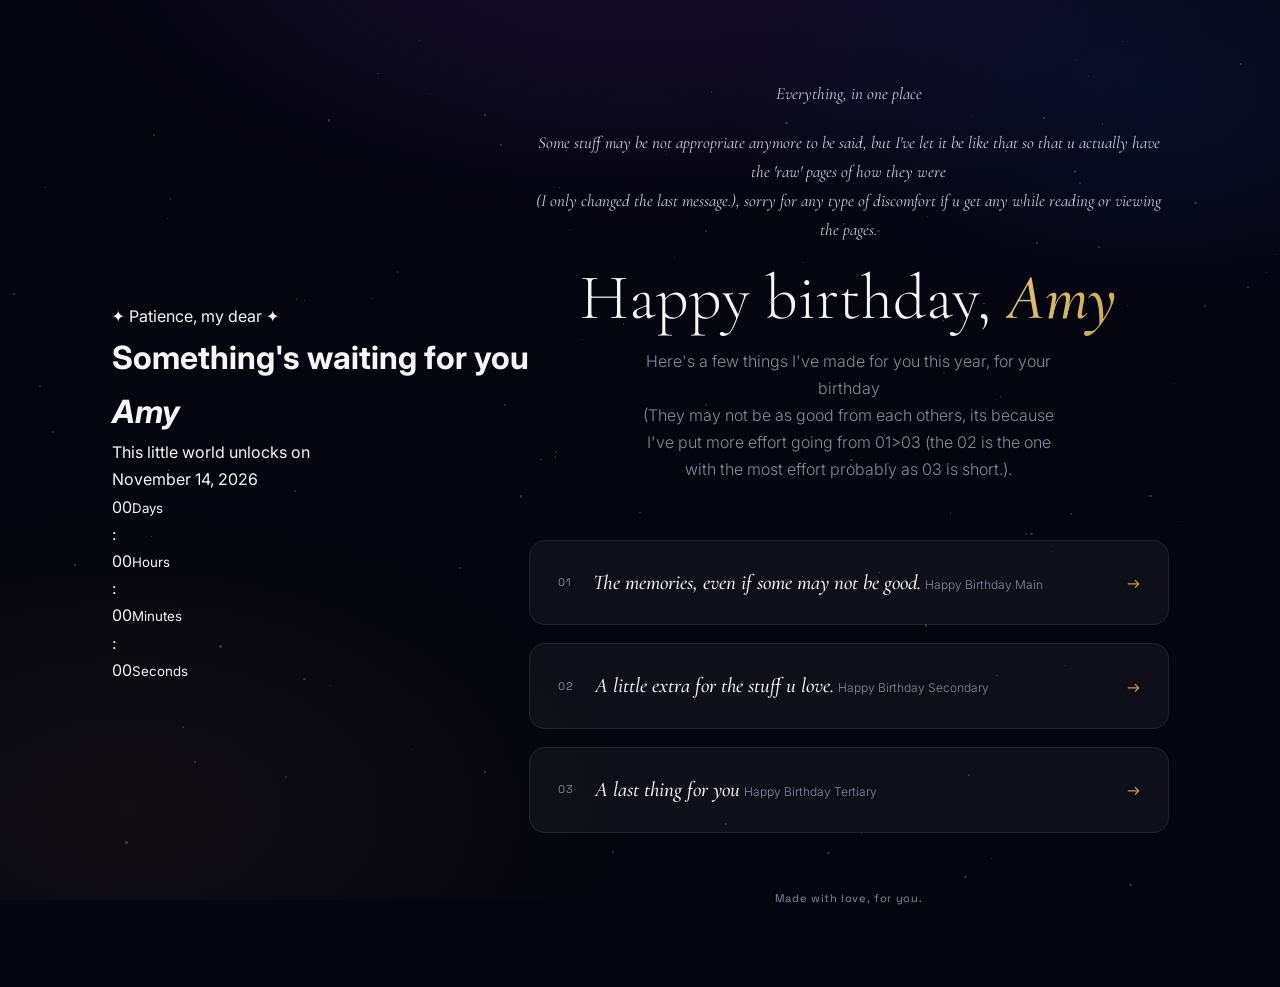
==== index.html @ 21c2b176 "Update index.html" ====
<!DOCTYPE html>
<html lang="en">
<head>
<meta charset="UTF-8">
<meta name="viewport" content="width=device-width, initial-scale=1.0">
<title>HBDAYGbl</title>
<meta name="description" content="Everything made for Amy's birthday, in one place.">
<link rel="icon" href="data:image/svg+xml,%3Csvg xmlns='http://www.w3.org/2000/svg' viewBox='0 0 100 100'%3E%3Ctext y='.9em' font-size='90'%3E%E2%9C%A6%3C/text%3E%3C/svg%3E">
<link rel="preconnect" href="https://fonts.googleapis.com">
<link rel="preconnect" href="https://fonts.gstatic.com" crossorigin>
<link href="https://fonts.googleapis.com/css2?family=Cormorant+Garamond:ital,wght@0,300;0,500;1,400;1,500;1,600&family=Inter:wght@300;400;500&family=Space+Grotesk:wght@400;500&display=swap" rel="stylesheet">
<style>
  :root {
    --void: #05050f;
    --night-2: #0d0d20;
    --surface: rgba(255,255,255,0.045);
    --surface-border: rgba(255,255,255,0.08);
    --star: #f6f6fa;
    --platinum: #cfcfe0;
    --muted: #8a8aa3;
    --gold: #c9a84c;
    --gold-light: #e8c97a;
    --violet: #7b3fe4;
    --rose: #e43f6f;
    --gradient-signature: linear-gradient(120deg, var(--gold) 0%, var(--rose) 45%, var(--violet) 100%);
    --gradient-gold: linear-gradient(135deg, var(--gold-light), var(--gold));
    --gradient-night: radial-gradient(ellipse 80% 60% at 50% -10%, rgba(123,63,228,0.16), transparent 60%),
                      radial-gradient(ellipse 60% 50% at 90% 10%, rgba(42,92,255,0.10), transparent 55%),
                      radial-gradient(ellipse 70% 60% at 10% 90%, rgba(201,168,76,0.06), transparent 60%);
    --font-display: 'Cormorant Garamond', Georgia, serif;
    --font-body: 'Inter', system-ui, sans-serif;
    --font-ui: 'Space Grotesk', system-ui, sans-serif;
    --ease-silk: cubic-bezier(0.19, 1, 0.22, 1);
    --spring: cubic-bezier(0.34, 1.56, 0.64, 1);
  }

  * { box-sizing: border-box; margin: 0; padding: 0; }

  body {
    background: var(--void);
    color: var(--star);
    font-family: var(--font-body);
    line-height: 1.7;
    min-height: 100vh;
    overflow-x: hidden;
    position: relative;
    display: flex;
    align-items: center;
    justify-content: center;
    padding: 80px 24px;
  }

  body::before {
    content: '';
    position: fixed;
    inset: 0;
    background: var(--gradient-night);
    pointer-events: none;
    z-index: 0;
  }

  #starfield { position: fixed; inset: 0; z-index: 0; pointer-events: none; overflow: hidden; }
  .star-dot { position: absolute; border-radius: 50%; background: var(--star); opacity: 0.2; animation: twinkle ease-in-out infinite; }
  @keyframes twinkle {
    0%, 100% { opacity: var(--min-op, 0.15); transform: scale(1); }
    50% { opacity: var(--max-op, 0.85); transform: scale(1.3); }
  }

  .hub {
    position: relative;
    z-index: 1;
    max-width: 640px;
    width: 100%;
    text-align: center;
  }

  .hub-eyebrow {
    font-family: var(--font-display);
    font-style: italic;
    font-size: clamp(14px, 1.6vw, 17px);
    color: var(--platinum);
    margin-bottom: 20px;
    opacity: 0;
    transform: translateY(14px);
    filter: blur(6px);
    animation: fadeUp 1.2s 0.2s var(--ease-silk) forwards;
  }

  .hub-title {
    font-family: var(--font-display);
    font-weight: 300;
    font-size: clamp(40px, 7vw, 64px);
    line-height: 1.05;
    margin-bottom: 16px;
    opacity: 0;
    transform: translateY(20px);
    filter: blur(8px);
    animation: fadeUp 1.3s 0.4s var(--ease-silk) forwards;
  }

  .hub-title em {
    font-style: italic;
    font-weight: 500;
    background: var(--gradient-gold);
    -webkit-background-clip: text;
    -webkit-text-fill-color: transparent;
    background-clip: text;
  }

  .hub-subtitle {
    font-size: clamp(14px, 1.5vw, 16px);
    font-weight: 300;
    color: var(--muted);
    max-width: 420px;
    margin: 0 auto 56px;
    opacity: 0;
    transform: translateY(16px);
    filter: blur(6px);
    animation: fadeUp 1.2s 0.65s var(--ease-silk) forwards;
  }

  @keyframes fadeUp {
    to { opacity: 1; transform: translateY(0); filter: blur(0); }
  }

  .hub-links {
    display: flex;
    flex-direction: column;
    gap: 18px;
  }

  .hub-link {
    display: flex;
    align-items: center;
    justify-content: space-between;
    gap: 20px;
    text-align: left;
    text-decoration: none;
    color: var(--star);
    background: var(--surface);
    border: 1px solid var(--surface-border);
    border-radius: 16px;
    padding: 24px 28px;
    opacity: 0;
    transform: translateY(20px);
    filter: blur(6px);
    animation: fadeUp 1s var(--ease-silk) forwards;
    transition: border-color 0.4s, transform 0.4s var(--ease-silk), box-shadow 0.4s;
  }

  .hub-link:nth-child(1) { animation-delay: 0.9s; }
  .hub-link:nth-child(2) { animation-delay: 1.05s; }
  .hub-link:nth-child(3) { animation-delay: 1.2s; }

  .hub-link:hover {
    border-color: rgba(201,168,76,0.3);
    transform: translateY(-4px);
    box-shadow: 0 24px 60px rgba(0,0,0,0.35);
  }

  .hub-link-num {
    font-family: var(--font-ui);
    font-size: 11px;
    letter-spacing: 0.14em;
    color: var(--muted);
    flex-shrink: 0;
  }

  .hub-link-text { flex: 1; }

  .hub-link-title {
    font-family: var(--font-display);
    font-style: italic;
    font-weight: 500;
    font-size: clamp(18px, 2vw, 21px);
    margin-bottom: 4px;
  }

  .hub-link-desc {
    font-size: 12px;
    font-weight: 300;
    color: var(--muted);
  }

  .hub-link-arrow {
    font-family: var(--font-ui);
    font-size: 16px;
    color: var(--gold);
    transition: transform 0.35s var(--spring);
    flex-shrink: 0;
  }

  .hub-link:hover .hub-link-arrow { transform: translateX(5px); }

  .hub-footer {
    margin-top: 56px;
    font-family: var(--font-ui);
    font-size: 11px;
    letter-spacing: 0.06em;
    color: var(--muted);
    opacity: 0;
    animation: fadeUp 1s 1.5s var(--ease-silk) forwards;
  }

  @media (prefers-reduced-motion: reduce) {
    *, *::before, *::after {
      animation-duration: 0.01ms !important;
      animation-iteration-count: 1 !important;
      transition-duration: 0.01ms !important;
    }
    .hub-eyebrow, .hub-title, .hub-subtitle, .hub-link, .hub-footer {
      opacity: 1 !important; transform: none !important; filter: none !important;
    }
  }
</style>
</head>
<body>
  <div id="countdown-gate">
    <div class="cg-inner">
      <p class="cg-eyebrow">✦ Patience, my dear ✦</p>
      <h1 class="cg-title">Something's waiting for you<br><em>Amy</em></h1>
      <p class="cg-sub">This little world unlocks on</p>
      <p class="cg-date">November 14, 2026</p>
      <div class="cg-timer">
        <div class="cg-unit"><span id="cgDays">00</span><small>Days</small></div>
        <div class="cg-sep">:</div>
        <div class="cg-unit"><span id="cgHours">00</span><small>Hours</small></div>
        <div class="cg-sep">:</div>
        <div class="cg-unit"><span id="cgMins">00</span><small>Minutes</small></div>
        <div class="cg-sep">:</div>
        <div class="cg-unit"><span id="cgSecs">00</span><small>Seconds</small></div>
      </div>
    </div>
  </div>
  <div id="starfield" aria-hidden="true"></div>

  <main class="hub">
    <p class="hub-eyebrow">Everything, in one place</p>
    <p class="hub-eyebrow">Some stuff may be not appropriate anymore to be said, but I've let it be like that so that u actually have the 'raw' pages of how they were <br> (I only changed the last message.), sorry for any type of discomfort if u get any while reading or viewing the pages.</p>
    <h1 class="hub-title">Happy birthday, <em>Amy</em></h1>
    <p class="hub-subtitle">Here's a few things I've made for you this year, for your birthday <br> (They may not be as good from each others, its because I've put more effort going from 01>03 (the 02 is the one with the most effort probably as 03 is short.).</p>

    <div class="hub-links">
      <a class="hub-link" href="HBDAYA1.html">
        <span class="hub-link-num">01</span>
        <span class="hub-link-text">
          <span class="hub-link-title">The memories, even if some may not be good.</span>
          <span class="hub-link-desc">Happy Birthday Main</span>
        </span>
        <span class="hub-link-arrow" aria-hidden="true">→</span>
      </a>

      <a class="hub-link" href="HBDAYA2.html">
        <span class="hub-link-num">02</span>
        <span class="hub-link-text">
          <span class="hub-link-title">A little extra for the stuff u love.</span>
          <span class="hub-link-desc">Happy Birthday Secondary</span>
        </span>
        <span class="hub-link-arrow" aria-hidden="true">→</span>
      </a>

      <a class="hub-link" href="HBDAYA3.html">
        <span class="hub-link-num">03</span>
        <span class="hub-link-text">
          <span class="hub-link-title">A last thing for you</span>
          <span class="hub-link-desc">Happy Birthday Tertiary</span>
        </span>
        <span class="hub-link-arrow" aria-hidden="true">→</span>
      </a>
    </div>

    <p class="hub-footer">Made with love, for you.</p>
  </main>

  <script>
    (function () {
      var field = document.getElementById("starfield");
      var reduceMotion = window.matchMedia("(prefers-reduced-motion: reduce)").matches;
      var count = window.innerWidth < 640 ? 60 : 110;
      var frag = document.createDocumentFragment();

      for (var i = 0; i < count; i++) {
        var star = document.createElement("span");
        star.className = "star-dot";
        var size = (Math.random() * 1.8 + 0.6).toFixed(2);
        star.style.width = size + "px";
        star.style.height = size + "px";
        star.style.top = (Math.random() * 100).toFixed(2) + "%";
        star.style.left = (Math.random() * 100).toFixed(2) + "%";
        star.style.setProperty("--min-op", (Math.random() * 0.2 + 0.08).toFixed(2));
        star.style.setProperty("--max-op", (Math.random() * 0.5 + 0.5).toFixed(2));
        star.style.animationDuration = (Math.random() * 3.5 + 2.5).toFixed(2) + "s";
        star.style.animationDelay = (Math.random() * 5).toFixed(2) + "s";
        frag.appendChild(star);
      }
      field.appendChild(frag);

      if (!reduceMotion && window.matchMedia("(pointer: fine)").matches) {
        window.addEventListener("mousemove", function (e) {
          var x = (e.clientX / window.innerWidth - 0.5) * 10;
          var y = (e.clientY / window.innerHeight - 0.5) * 10;
          field.style.transform = "translate(" + x + "px, " + y + "px)";
        });
      }
    })();
  </script>

</body>
</html>
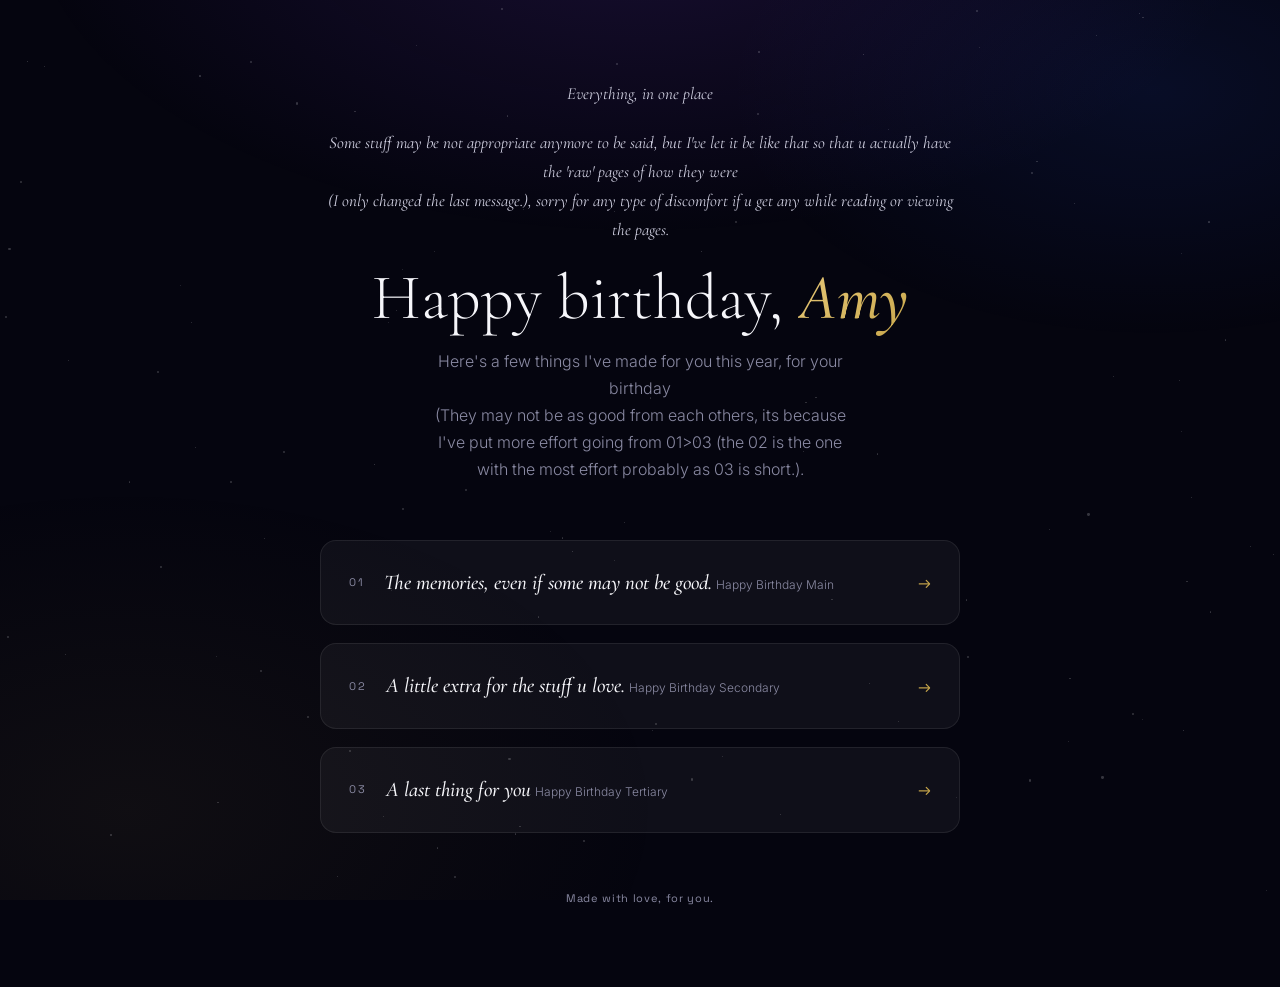
==== commit ffa9e3a4: "Implement countdown gate with styles and script Added countdown gate with styling and functionality." ====
--- a/index.html
+++ b/index.html
@@ -212,6 +212,79 @@
       opacity: 1 !important; transform: none !important; filter: none !important;
     }
   }
+
+  #countdown-gate {
+  position: fixed;
+  inset: 0;
+  z-index: 99999;
+  background: var(--void, #05050f);
+  display: flex;
+  align-items: center;
+  justify-content: center;
+  padding: 24px;
+  text-align: center;
+  overflow: hidden;
+}
+.cg-inner { position: relative; z-index: 1; max-width: 560px; }
+.cg-eyebrow {
+  font-family: var(--font-display, serif);
+  font-style: italic;
+  color: var(--gold-light, #e8c97a);
+  letter-spacing: 0.08em;
+  margin-bottom: 22px;
+  font-size: clamp(13px, 1.5vw, 15px);
+}
+.cg-title {
+  font-family: var(--font-display, serif);
+  font-weight: 300;
+  font-size: clamp(30px, 5.5vw, 52px);
+  line-height: 1.15;
+  margin-bottom: 18px;
+  color: var(--star, #f6f6fa);
+}
+.cg-title em {
+  font-style: italic;
+  font-weight: 500;
+  background: var(--gradient-gold, linear-gradient(135deg,#e8c97a,#c9a84c));
+  -webkit-background-clip: text;
+  -webkit-text-fill-color: transparent;
+  background-clip: text;
+}
+.cg-sub { color: var(--muted, #8a8aa3); font-size: 13px; font-weight: 300; margin-bottom: 4px; }
+.cg-date {
+  font-family: var(--font-ui, sans-serif);
+  letter-spacing: 0.12em;
+  text-transform: uppercase;
+  color: var(--platinum, #cfcfe0);
+  font-size: 13px;
+  margin-bottom: 48px;
+}
+.cg-timer { display: flex; align-items: center; justify-content: center; gap: 14px; flex-wrap: wrap; }
+.cg-unit {
+  display: flex; flex-direction: column; align-items: center; gap: 6px;
+  background: rgba(255,255,255,0.045);
+  border: 1px solid rgba(255,255,255,0.08);
+  border-radius: 16px;
+  padding: 18px 22px;
+  min-width: 80px;
+}
+.cg-unit span {
+  font-family: var(--font-display, serif);
+  font-style: italic;
+  font-weight: 500;
+  font-size: clamp(28px, 4.2vw, 42px);
+  background: var(--gradient-gold, linear-gradient(135deg,#e8c97a,#c9a84c));
+  -webkit-background-clip: text;
+  -webkit-text-fill-color: transparent;
+  background-clip: text;
+  color: var(--star, #f6f6fa);
+}
+.cg-unit small {
+  font-family: var(--font-ui, sans-serif);
+  font-size: 10px;
+  letter-spacing: 0.12em;
+  text-transform:
+  
 </style>
 </head>
 <body>
@@ -303,6 +376,42 @@
         });
       }
     })();
+
+        // Countdown gate
+      (function () {
+        var gate = document.getElementById("countdown-gate");
+        if (!gate) return;
+        var target = new Date("2026-11-14T00:00:00");
+        document.body.classList.add("cg-locked");
+        var daysEl = document.getElementById("cgDays");
+        var hoursEl = document.getElementById("cgHours");
+        var minsEl = document.getElementById("cgMins");
+        var secsEl = document.getElementById("cgSecs");
+
+        function reveal() {
+          gate.style.transition = "opacity .8s ease";
+          gate.style.opacity = "0";
+          setTimeout(function () {
+            gate.remove();
+            document.body.classList.remove("cg-locked");
+          }, 850);
+        }
+
+        function tick() {
+          var diff = target - new Date();
+          if (diff <= 0) { clearInterval(timer); reveal(); return; }
+          var d = Math.floor(diff / 86400000);
+          var h = Math.floor((diff % 86400000) / 3600000);
+          var m = Math.floor((diff % 3600000) / 60000);
+          var s = Math.floor((diff % 60000) / 1000);
+          if (daysEl) daysEl.textContent = String(d).padStart(2, "0");
+          if (hoursEl) hoursEl.textContent = String(h).padStart(2, "0");
+          if (minsEl) minsEl.textContent = String(m).padStart(2, "0");
+          if (secsEl) secsEl.textContent = String(s).padStart(2, "0");
+        }
+        tick();
+        var timer = setInterval(tick, 1000);
+      })();
   </script>
 
 </body>
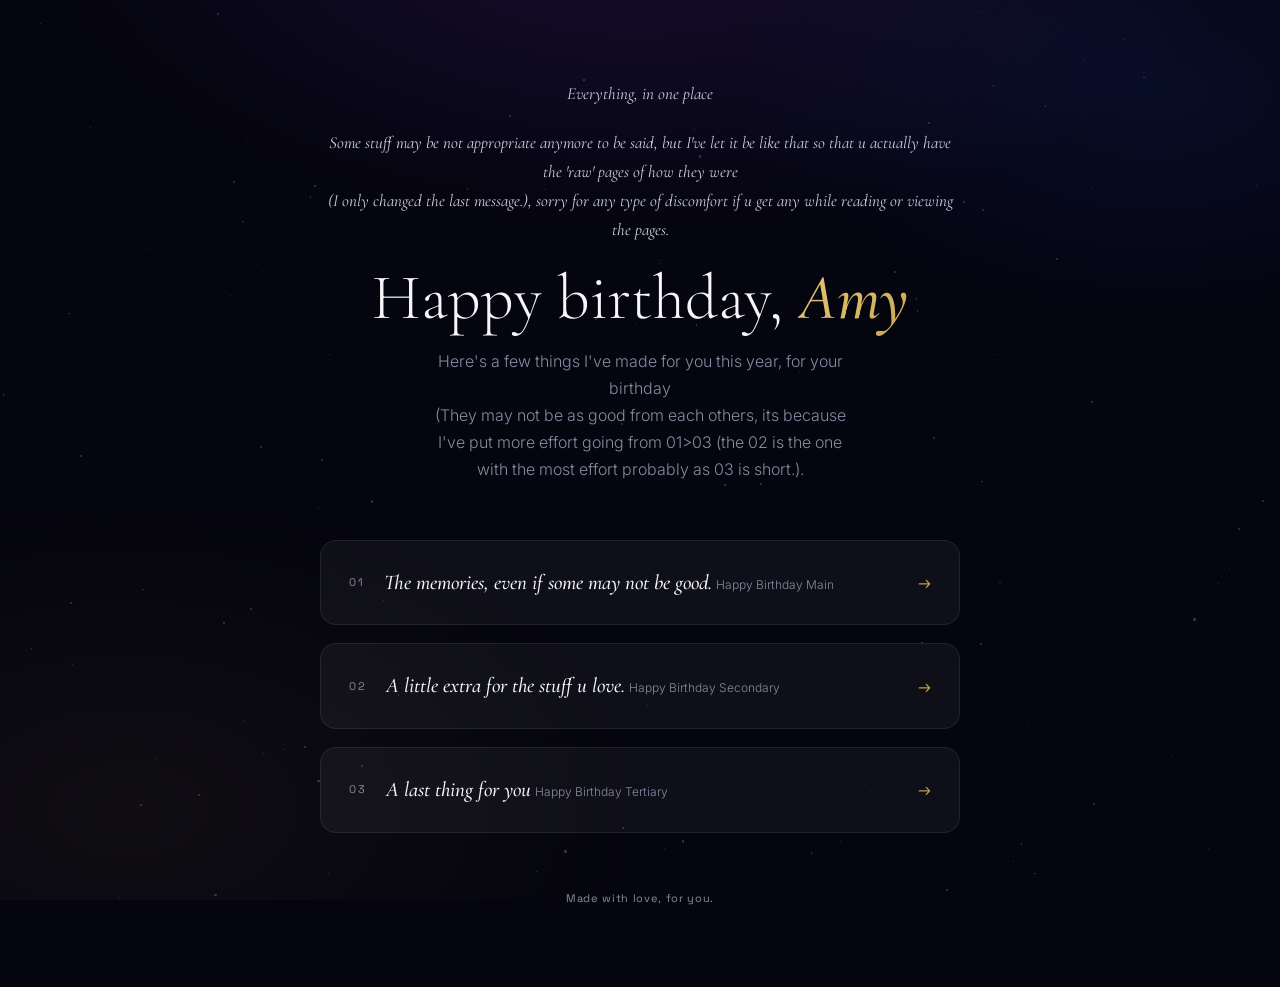
==== commit 439744e5: "Fix typos in countdown gate text Corrected typos in text content and updated wording." ====
--- a/index.html
+++ b/index.html
@@ -290,9 +290,9 @@
 <body>
   <div id="countdown-gate">
     <div class="cg-inner">
-      <p class="cg-eyebrow">✦ Patience, my dear ✦</p>
-      <h1 class="cg-title">Something's waiting for you<br><em>Amy</em></h1>
-      <p class="cg-sub">This little world unlocks on</p>
+      <p class="cg-eyebrow">✦ Patiencen, ✦</p>
+      <h1 class="cg-title">something's there for you<br><em>Amy</em></h1>
+      <p class="cg-sub">This little will unlocks on</p>
       <p class="cg-date">November 14, 2026</p>
       <div class="cg-timer">
         <div class="cg-unit"><span id="cgDays">00</span><small>Days</small></div>
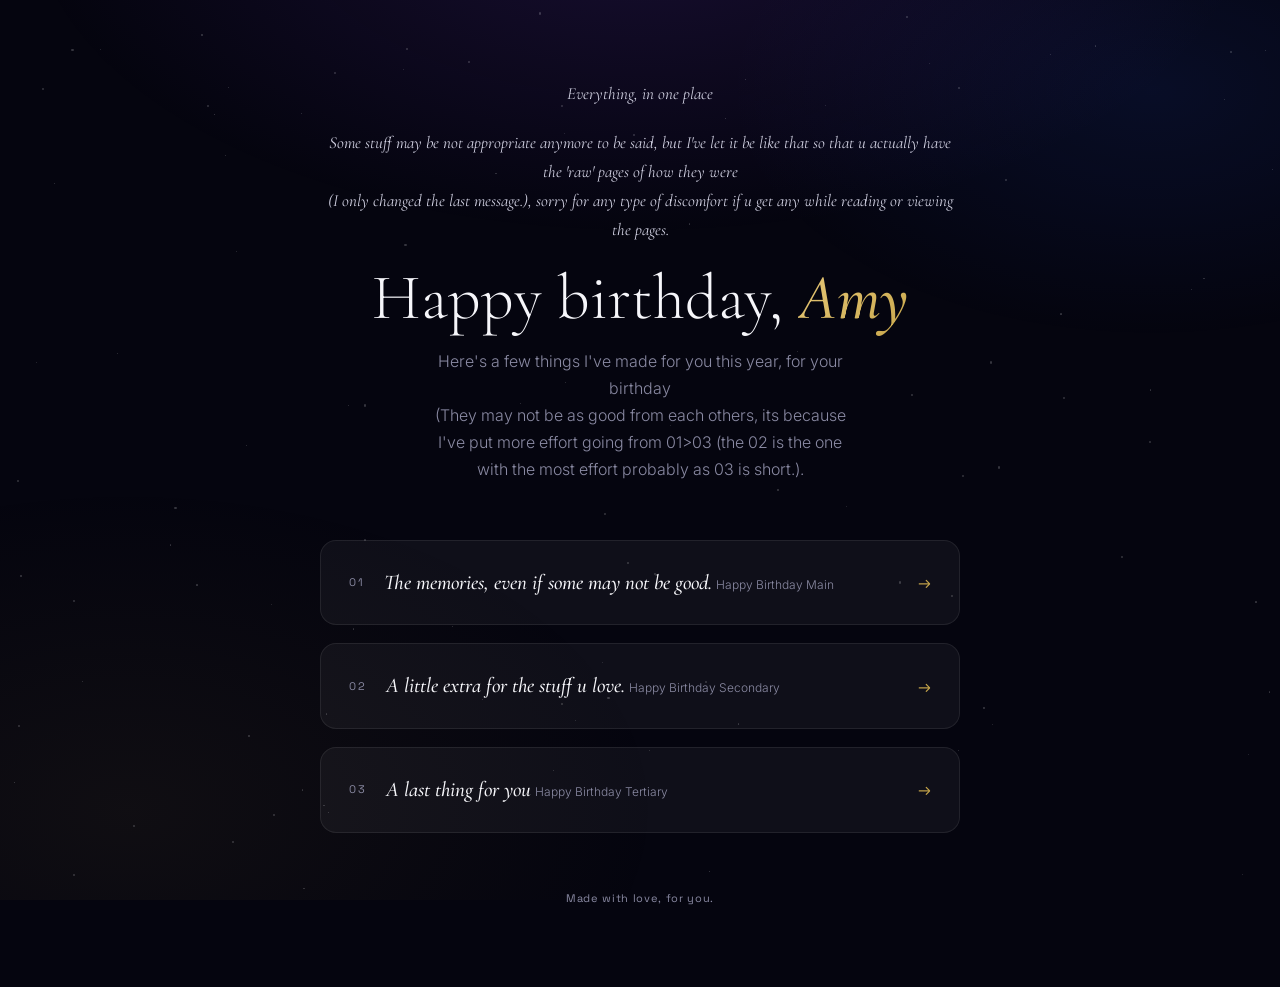
==== commit ad1695db: "Update countdown message and styling in index.html" ====
--- a/index.html
+++ b/index.html
@@ -290,10 +290,12 @@
 <body>
   <div id="countdown-gate">
     <div class="cg-inner">
-      <p class="cg-eyebrow">✦ Patiencen, ✦</p>
-      <h1 class="cg-title">something's there for you<br><em>Amy</em></h1>
-      <p class="cg-sub">This little will unlocks on</p>
+      <div class="cg-crown">✦</div>
+      <p class="cg-eyebrow">Patience, my dear</p>
+      <h1 class="cg-title">Something's waiting for you<br><em>Amy</em></h1>
+      <p class="cg-sub">This little world unlocks on</p>
       <p class="cg-date">November 14, 2026</p>
+      <div class="cg-rule"></div>
       <div class="cg-timer">
         <div class="cg-unit"><span id="cgDays">00</span><small>Days</small></div>
         <div class="cg-sep">:</div>
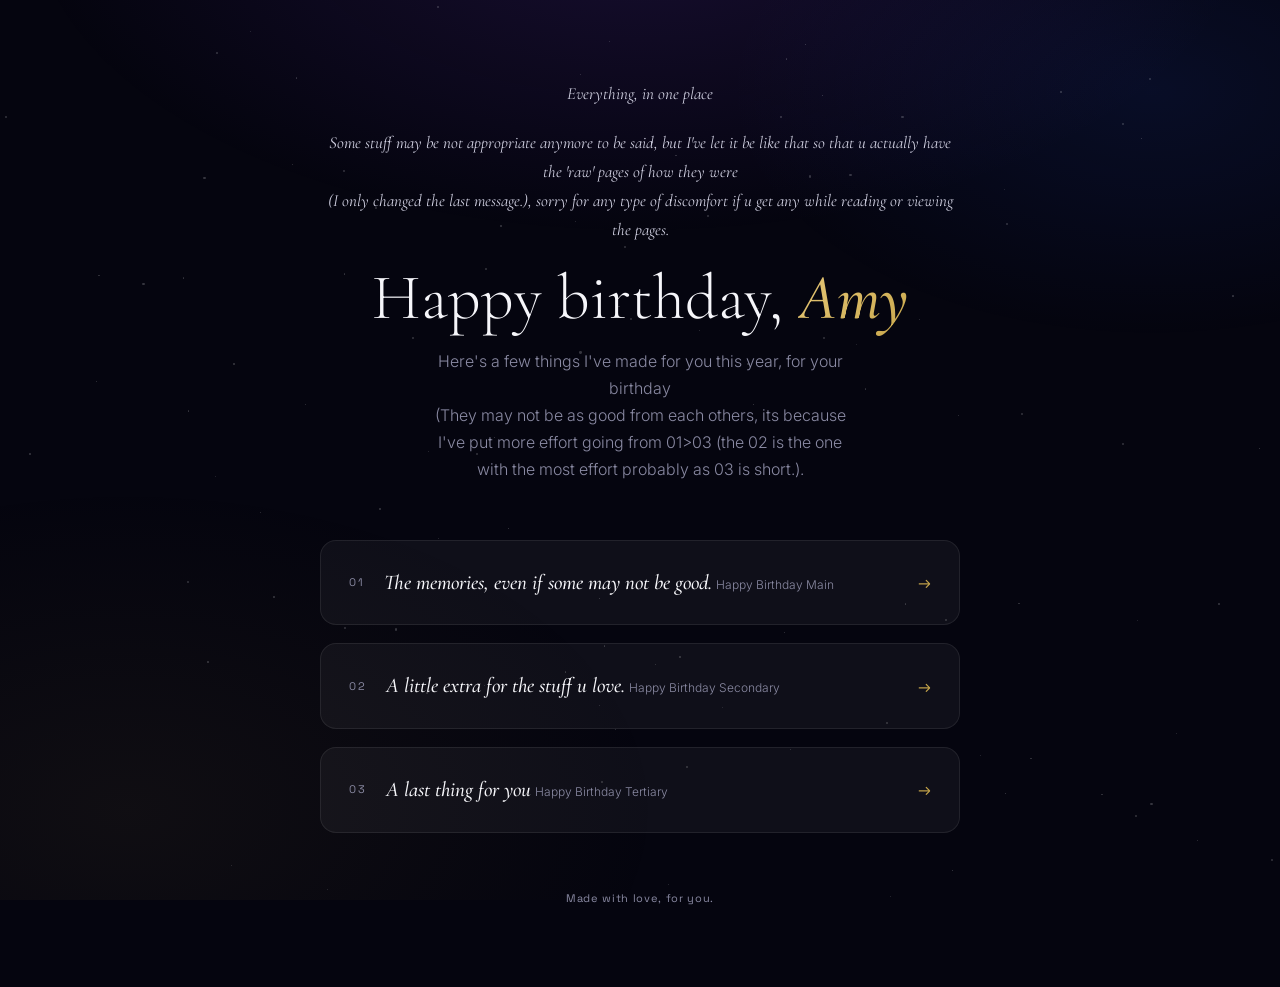
==== commit dafbc61a: "Update index.html" ====
--- a/index.html
+++ b/index.html
@@ -289,24 +289,50 @@
 </head>
 <body>
   <div id="countdown-gate">
+    <div class="cg-particles" id="cgParticles"></div>
     <div class="cg-inner">
-      <div class="cg-crown">✦</div>
+      <div class="cg-crown">
+        <div class="cg-ring"></div>
+        <svg viewBox="0 0 24 24" fill="none">
+          <path d="M12 2 L14.2 9.2 L21.5 9.5 L15.6 14 L17.8 21 L12 16.8 L6.2 21 L8.4 14 L2.5 9.5 L9.8 9.2 Z"
+            fill="url(#cgGoldGrad)"/>
+          <defs>
+            <linearGradient id="cgGoldGrad" x1="0" y1="0" x2="1" y2="1">
+              <stop offset="0%" stop-color="#f6ecd2"/>
+              <stop offset="100%" stop-color="#c98f4a"/>
+            </linearGradient>
+          </defs>
+        </svg>
+      </div>
       <p class="cg-eyebrow">Patience, my dear</p>
       <h1 class="cg-title">Something's waiting for you<br><em>Amy</em></h1>
       <p class="cg-sub">This little world unlocks on</p>
       <p class="cg-date">November 14, 2026</p>
-      <div class="cg-rule"></div>
+
       <div class="cg-timer">
-        <div class="cg-unit"><span id="cgDays">00</span><small>Days</small></div>
-        <div class="cg-sep">:</div>
-        <div class="cg-unit"><span id="cgHours">00</span><small>Hours</small></div>
-        <div class="cg-sep">:</div>
-        <div class="cg-unit"><span id="cgMins">00</span><small>Minutes</small></div>
-        <div class="cg-sep">:</div>
-        <div class="cg-unit"><span id="cgSecs">00</span><small>Seconds</small></div>
+        <div class="cg-unit">
+          <div class="cg-flip" id="cgDaysFlip"><span class="cg-num" id="cgDays">00</span></div>
+          <small>Days</small>
+        </div>
+        <div class="cg-sep"><span></span><span></span></div>
+        <div class="cg-unit">
+          <div class="cg-flip" id="cgHoursFlip"><span class="cg-num" id="cgHours">00</span></div>
+          <small>Hours</small>
+        </div>
+        <div class="cg-sep"><span></span><span></span></div>
+        <div class="cg-unit">
+          <div class="cg-flip" id="cgMinsFlip"><span class="cg-num" id="cgMins">00</span></div>
+          <small>Minutes</small>
+        </div>
+        <div class="cg-sep"><span></span><span></span></div>
+        <div class="cg-unit">
+          <div class="cg-flip" id="cgSecsFlip"><span class="cg-num" id="cgSecs">00</span></div>
+          <small>Seconds</small>
+        </div>
       </div>
     </div>
   </div>
+  
   <div id="starfield" aria-hidden="true"></div>
 
   <main class="hub">
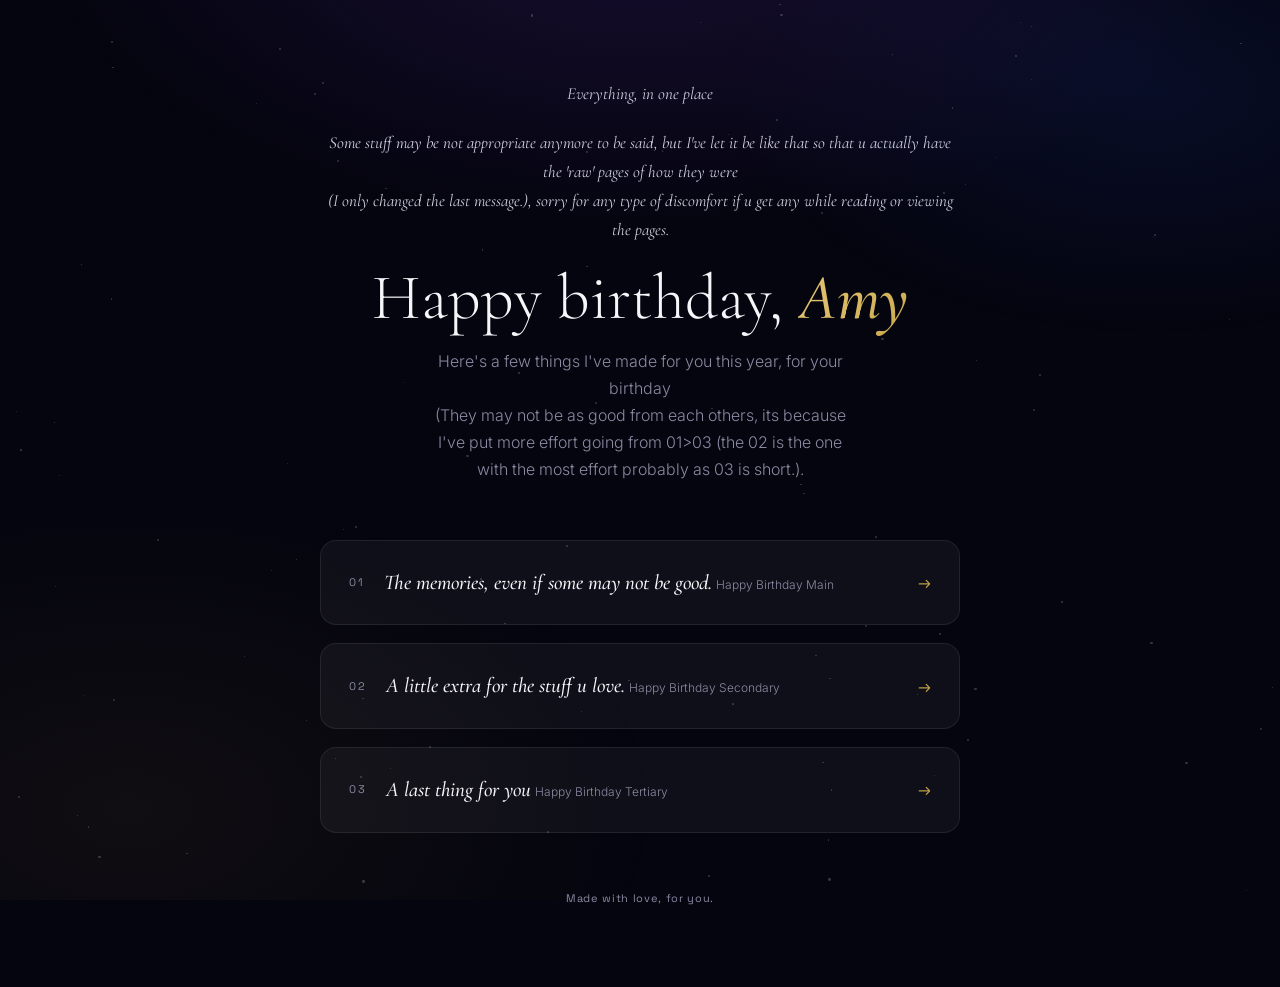
==== commit 5955b850: "Remove crown and SVG from countdown gate Removed decorative crown and SVG elements from the countdow" ====
--- a/index.html
+++ b/index.html
@@ -291,19 +291,6 @@
   <div id="countdown-gate">
     <div class="cg-particles" id="cgParticles"></div>
     <div class="cg-inner">
-      <div class="cg-crown">
-        <div class="cg-ring"></div>
-        <svg viewBox="0 0 24 24" fill="none">
-          <path d="M12 2 L14.2 9.2 L21.5 9.5 L15.6 14 L17.8 21 L12 16.8 L6.2 21 L8.4 14 L2.5 9.5 L9.8 9.2 Z"
-            fill="url(#cgGoldGrad)"/>
-          <defs>
-            <linearGradient id="cgGoldGrad" x1="0" y1="0" x2="1" y2="1">
-              <stop offset="0%" stop-color="#f6ecd2"/>
-              <stop offset="100%" stop-color="#c98f4a"/>
-            </linearGradient>
-          </defs>
-        </svg>
-      </div>
       <p class="cg-eyebrow">Patience, my dear</p>
       <h1 class="cg-title">Something's waiting for you<br><em>Amy</em></h1>
       <p class="cg-sub">This little world unlocks on</p>
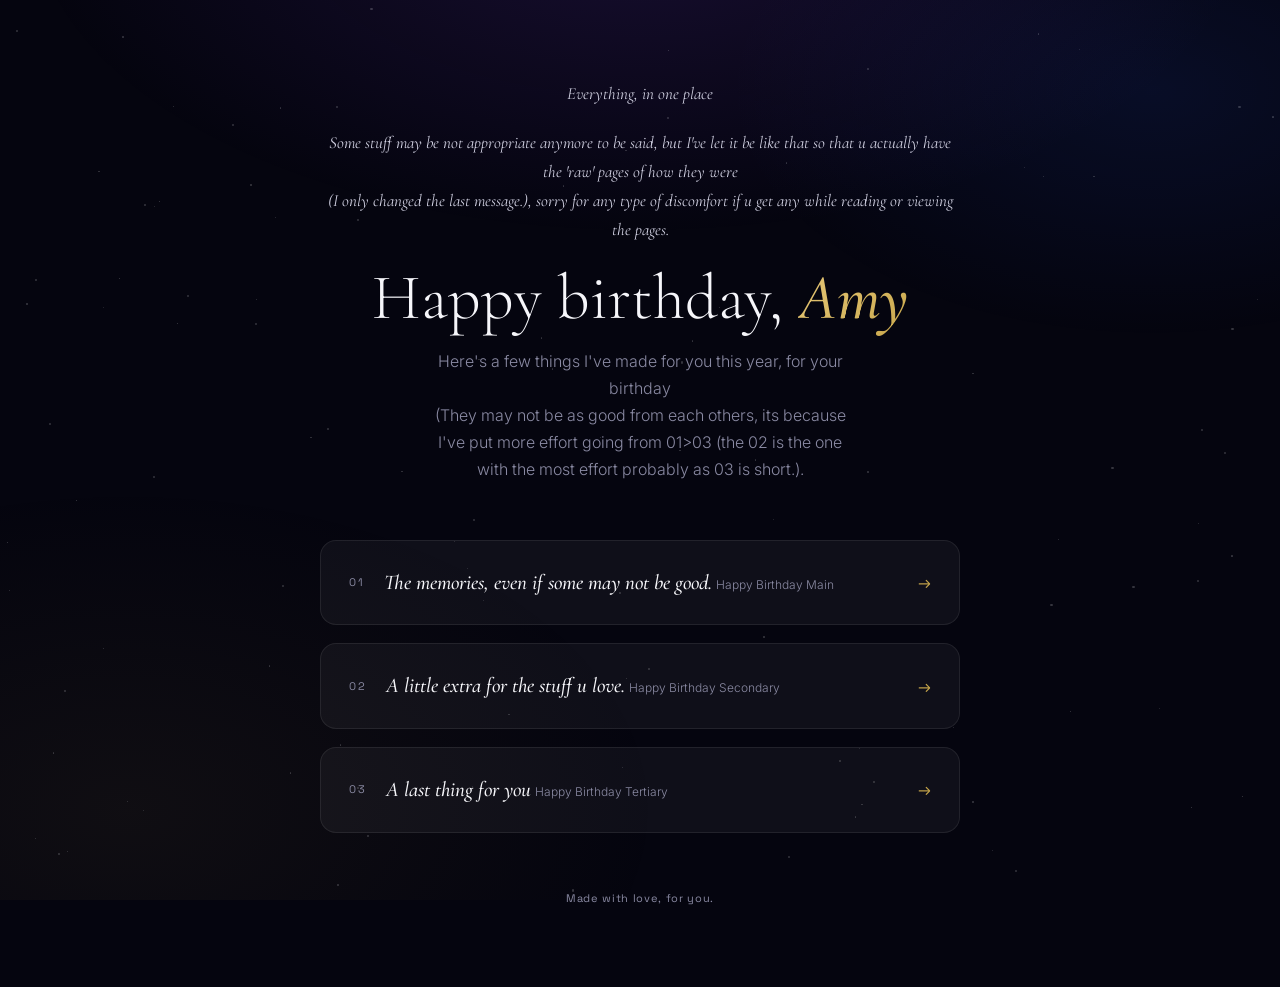
==== commit 88e6d958: "Update countdown message in index.html" ====
--- a/index.html
+++ b/index.html
@@ -291,9 +291,9 @@
   <div id="countdown-gate">
     <div class="cg-particles" id="cgParticles"></div>
     <div class="cg-inner">
-      <p class="cg-eyebrow">Patience, my dear</p>
-      <h1 class="cg-title">Something's waiting for you<br><em>Amy</em></h1>
-      <p class="cg-sub">This little world unlocks on</p>
+      <p class="cg-eyebrow">Patience,</p>
+      <h1 class="cg-title">something's is already created.<br><em>Amy</em></h1>
+      <p class="cg-sub">This will unlock on:</p>
       <p class="cg-date">November 14, 2026</p>
 
       <div class="cg-timer">
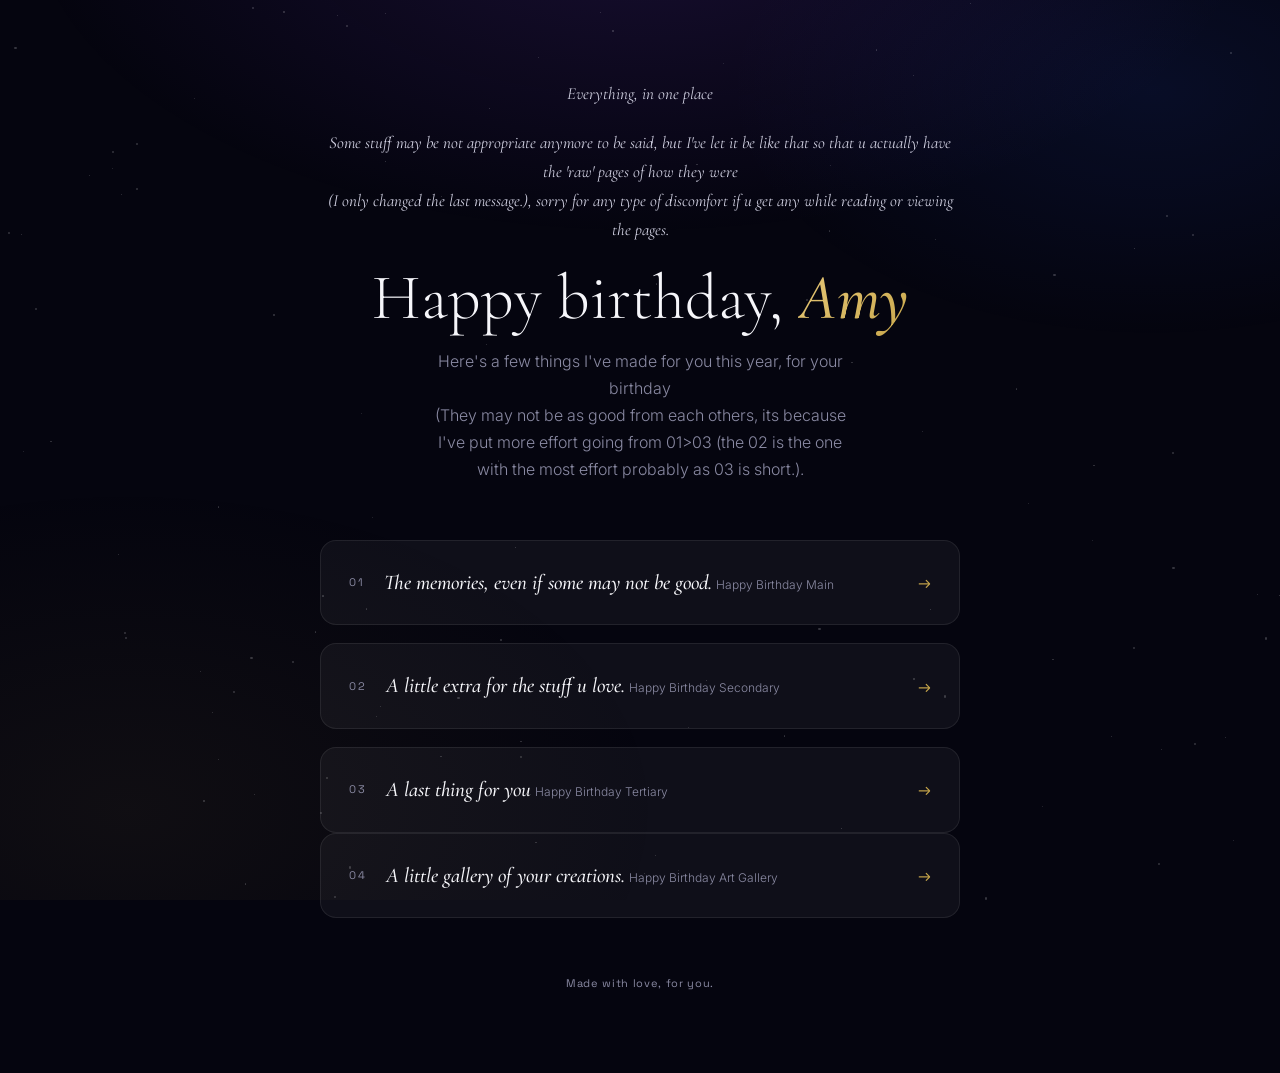
==== commit 837b4b34: "Update index.html" ====
--- a/index.html
+++ b/index.html
@@ -357,6 +357,16 @@
       </a>
     </div>
 
+    
+    <a class="hub-link" href="HBDAYAG.html">
+      <span class="hub-link-num">04</span>
+      <span class="hub-link-text">
+        <span class="hub-link-title">A little gallery of your creations.</span>
+        <span class="hub-link-desc">Happy Birthday Art Gallery</span>
+      </span>
+      <span class="hub-link-arrow" aria-hidden="true">→</span>
+    </a>
+
     <p class="hub-footer">Made with love, for you.</p>
   </main>
 
